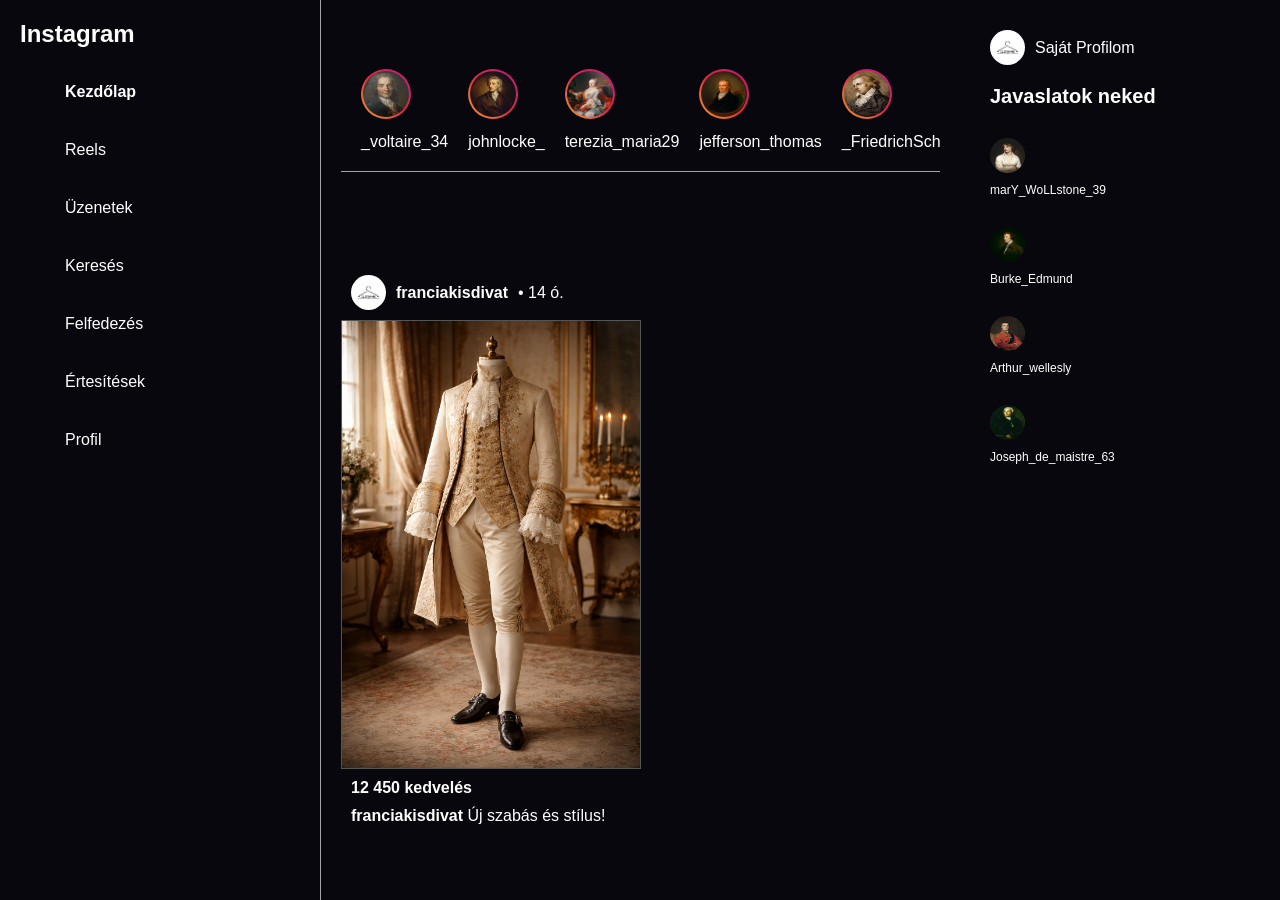
==== index.html @ bf4126f8 "Merge branch 'main' of https://github.com/Aron0211/Csoportmunka_Virag_Aron" ====
<!DOCTYPE html>
<html lang="hu">
<head>
    <meta charset="UTF-8">
    <meta name="description" content="Ez a weboldal egy csoportmunka keretében készült.">
    <meta name="keywords" content="csoportmunka, weboldal, HTML">
    <meta name="author" content="Papp Áron és Kiss Virág">
    <meta name="viewport" content="width=device-width, initial-scale=1.0">
    <title>Felvilágosodás | Csoportmunka</title>
    <link rel="shortcut icon" href="kepek/favicon.png" type="image/x-icon">
    <link rel="stylesheet" href="stilus.css">
    <link rel="stylesheet" href="alap.css">
    <link rel="stylesheet" href="nav.css">
    <link rel="stylesheet" href="reszponzivitas.css">
</head>
<body>
    <main>
        <nav>
            <h1>Instagram</h1>
            <ul>
                <li><a href="index.html"><b>Kezdőlap</b></a></li>
                <li><a href="#">Reels</a></li>
                <li><a href="#">Üzenetek</a></li>
                <li><a href="#">Keresés</a></li>
                <li><a href="#">Felfedezés</a></li>
                <li><a href="#">Értesítések</a></li>
                <li><a href="profil.html">Profil</a></li>
            </ul>
        </nav>

        <article>
            <div class="profilok">
                <div class="profil_golyo">
                    <div class="foryou"><div class="circle"><a href="voltaire.html"><img src="kepek/voltaire.jpg" alt="Voltaire"></a></div><span>_voltaire_34</span></div>
                    <div class="foryou"><div class="circle"><a href="johnlocke.html"><img src="kepek/JohnLocke.png" alt="John Locke"></a></div><span>johnlocke_</span></div>
                    <div class="foryou"><div class="circle"><a href="mariaterezia.html"><img src="kepek/mariaterezia.jpg" alt="Tereziá Mária "></a></div><span>terezia_maria29</span></div>
                    <div class="foryou"><div class="circle"><a href="thomas.html"><img src="kepek/Thomas.jpg" alt="Tereziá Mária "></a></div><span>jefferson_thomas</span></div>
                    <div class="foryou"><div class="circle"><a href="friedrich.html"><img src="kepek/Friedrich.jpg" alt="Tereziá Mária "></a></div><span>_FriedrichSchiller_</span></div>
                    <div class="foryou"><div class="circle"><a href="johann.html"><img src="kepek/Johann.jpg" alt="Tereziá Mária "></a></div><span>Von_goethe</span></div>
                </div>
            </div>

            <section>
                <div class="profilnev">
                    <img src="kepek/profilpic.jpg" alt="főprofilkép">
                    <strong>franciakisdivat</strong> • 14 ó.
                </div>
                <div class="fokontent">
                    <img src="kepek/ferfiruha.png" alt="">
                </div>
                <div class="kedveles">
                    <p><b>12 450 kedvelés</b></p>
                    <p><b>franciakisdivat </b> Új szabás és stílus!</p>
                </div>
            </section>
        </article>

        <aside>
            <div class="aside-profil">
                <img src="kepek/profilpic.jpg" alt="főprofilkép">
                <span>Saját Profilom</span>
            </div>
            <div class="javasolt">
                <h2>Javaslatok neked</h2>
                <img src="kepek/Mary.jpg" alt="">
                <p>marY_WoLLstone_39</p>
                <img src="kepek/Edmund.jpg" alt="">
                <p>Burke_Edmund</p>
                <img src="kepek/Arthur.jpg" alt="">
                <p>Arthur_wellesly</p>
                <img src="kepek/Joseph.jpg" alt="">
                <p>Joseph_de_maistre_63</p>
            </div>
        </aside>
    </main>
</body>
</html>
---- stilus.css ----
main{

    font-family: Arial, sans-serif;
    display: grid;
    grid-template-columns: 1fr 2fr 1fr;
    grid-template-areas: 
        "n a as"
        "n a as"
        "n a as"
        "n a as";
    color: white;
    background-color: rgb(7, 7, 13);
}

.circle .foryou{
    width: 60px;
    height: 60px;
    border-radius: 50%;
    margin-bottom: 5px;
}

.circle img{
    width: 100%;
    padding: 2px;
    background: linear-gradient(45deg, #f09433, #e6683c, #dc2743, #cc2366, #bc1888);
}

.Instagram{
    text-decoration: none;
}

article{
    grid-area: a;
    display: grid;
    justify-content: center;
    padding:20px;
    overflow-y:auto; 
    overflow:hidden; 
    border-left: 1px solid rgb(167, 163, 163);
    height: 100vh;
}

div{
    display: grid;
    align-items: center;
    gap: 10px;
}

.profilok{
    height:200px;
overflow: hidden;
overflow-x: auto;
scrollbar-width: thin;
scrollbar-color: #1b1b1b #000000;
}

.profil_golyo{
    display: grid;
    grid-template-columns: repeat(6, 1fr);
    align-items: center;
    gap: 20px;
    border-bottom: 1px solid rgb(167, 163, 163);
    padding: 20px;
    margin-bottom: 20px;
}

.profilok img{
    width: 50px;
    height: 50px;
    border-radius: 50%;
}

.profilnev{
    display: flex;
    align-items: center;
    gap: 10px;
    padding: 10px;
}

.profilnev img{
    width: 35px;
    height: 35px;
    border-radius: 50%;
}

.fokontent img{
    padding: 0;
    border-radius: px;
    border: 0.5px solid rgb(87, 84, 84);
    max-width: 50%;
}

.kedveles{
    display: grid;
    align-items: center;
    gap: 10px;
    padding: 10px;
}


aside{
    grid-area: as;
    padding: 20px;
    height: 100vh;
}

.javasolt{
    display: grid;
    align-items: center;
    gap: 10px;
    padding: 10px;
}

.javasolt img{
    width: 35px;
    height: 35px;
    border-radius: 50%;
}

.javasolt h2{
    font-size: 20px;
    padding-bottom: 10px;
    margin-bottom: 10px;
}

.javasolt p{
    font-family: 'Outfit', sans-serif;
    font-size: 12px;
    padding-bottom: 10px;
    margin-bottom: 10px;
}

.aside-profil{
    display: flex;
    align-items: center;
    gap: 10px;
    padding: 10px;
}

.aside-profil img{
    width: 35px;
    height: 35px;
    border-radius: 50%;
}
---- alap.css ----
* {
    margin: 0;
    padding: 0;
    box-sizing: border-box;
}

body{
    font-family: Arial, sans-serif;
    color: white;
    background-color: rgb(7, 7, 13);
}
---- nav.css ----
nav{
    grid-area: n;
    padding: 10px;
    margin: 10px;
}

nav li{
    list-style: none;
    display: grid;
    margin: 30px ;
    margin-right: 20px;
}

nav ul{
    margin: 10px;
}

nav a{
    text-decoration: none;
    color: white;
    padding: 5px;
}

nav a:hover{
    color: rgb(179, 177, 177);
    background-color: #575454;
    border-radius: 5px;
    padding:  5px;
}
---- reszponzivitas.css ----
@media screen and (max-width: 950px) {

    main {
        grid-template-columns: 1fr 2fr; 
        grid-template-areas: 
            "n n"
            "a a"
    }
}
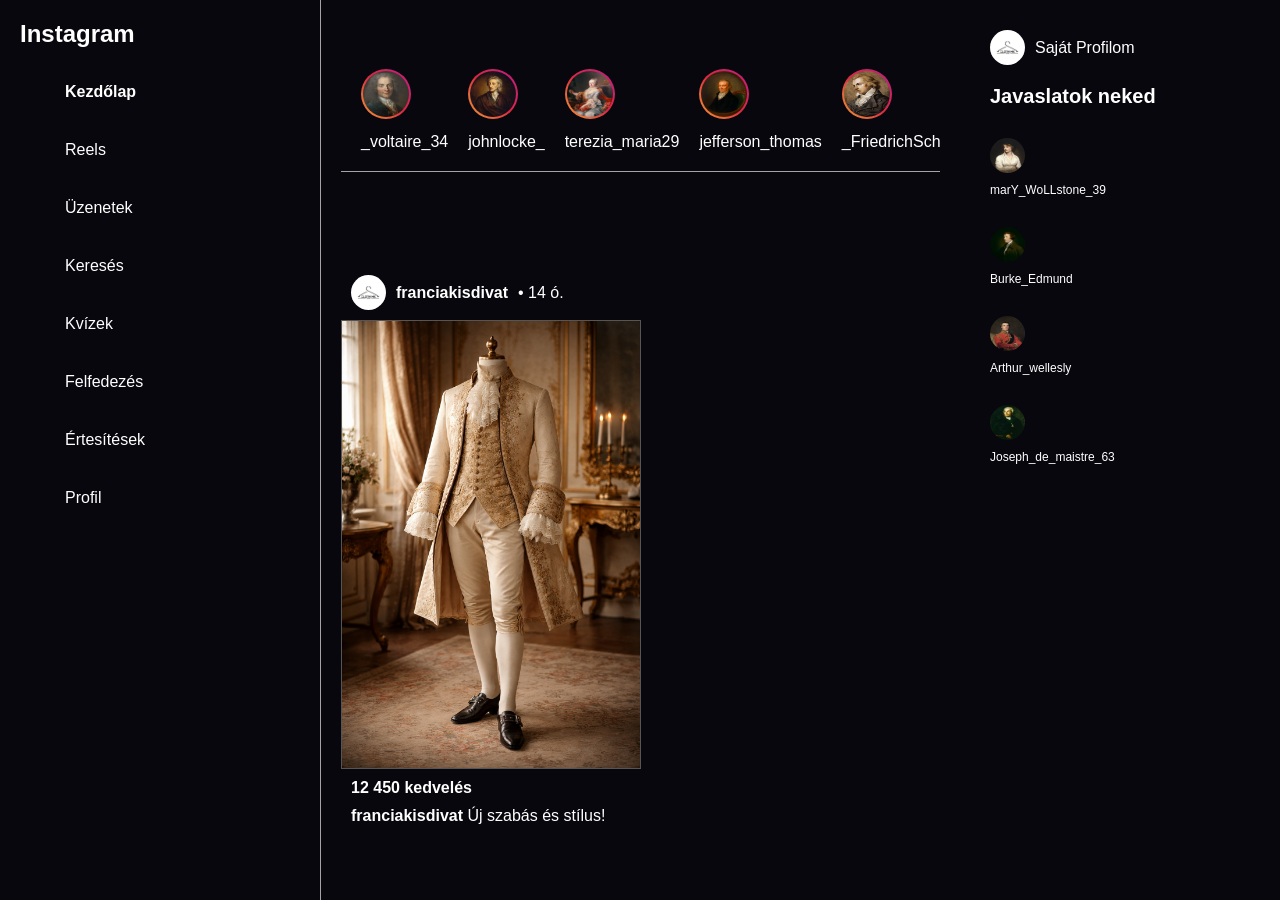
==== commit fbb21e68: "eddigi profilok elkészítése bióval 2" ====
--- a/index.html
+++ b/index.html
@@ -22,6 +22,7 @@
                 <li><a href="#">Reels</a></li>
                 <li><a href="#">Üzenetek</a></li>
                 <li><a href="#">Keresés</a></li>
+                <li><a href="kviz.html">Kvízek</a></li>
                 <li><a href="#">Felfedezés</a></li>
                 <li><a href="#">Értesítések</a></li>
                 <li><a href="profil.html">Profil</a></li>
@@ -33,10 +34,10 @@
                 <div class="profil_golyo">
                     <div class="foryou"><div class="circle"><a href="voltaire.html"><img src="kepek/voltaire.jpg" alt="Voltaire"></a></div><span>_voltaire_34</span></div>
                     <div class="foryou"><div class="circle"><a href="johnlocke.html"><img src="kepek/JohnLocke.png" alt="John Locke"></a></div><span>johnlocke_</span></div>
-                    <div class="foryou"><div class="circle"><a href="mariaterezia.html"><img src="kepek/mariaterezia.jpg" alt="Tereziá Mária "></a></div><span>terezia_maria29</span></div>
-                    <div class="foryou"><div class="circle"><a href="thomas.html"><img src="kepek/Thomas.jpg" alt="Tereziá Mária "></a></div><span>jefferson_thomas</span></div>
-                    <div class="foryou"><div class="circle"><a href="friedrich.html"><img src="kepek/Friedrich.jpg" alt="Tereziá Mária "></a></div><span>_FriedrichSchiller_</span></div>
-                    <div class="foryou"><div class="circle"><a href="johann.html"><img src="kepek/Johann.jpg" alt="Tereziá Mária "></a></div><span>Von_goethe</span></div>
+                    <div class="foryou"><div class="circle"><a href="terezia.html"><img src="kepek/mariaterezia.jpg" alt="Tereziá Mária "></a></div><span>terezia_maria29</span></div>
+                    <div class="foryou"><div class="circle"><a href="jefferzon.html"><img src="kepek/Thomas.jpg" alt="Tereziá Mária "></a></div><span>jefferson_thomas</span></div>
+                    <div class="foryou"><div class="circle"><a href="friderich.html"><img src="kepek/Friedrich.jpg" alt="Tereziá Mária "></a></div><span>_FriedrichSchiller_</span></div>
+                    <div class="foryou"><div class="circle"><a href="goethe.html"><img src="kepek/Johann.jpg" alt="Tereziá Mária "></a></div><span>Von_goethe</span></div>
                 </div>
             </div>
 
--- a/reszponzivitas.css
+++ b/reszponzivitas.css
@@ -1,9 +1,9 @@
 @media screen and (max-width: 950px) {
 
     main {
-        grid-template-columns: 1fr 2fr; 
+        grid-template-columns: 1fr 2fr 1fr; 
         grid-template-areas: 
-            "n n"
-            "a a"
+            "n n n"
+            "a a as"
     }
 }
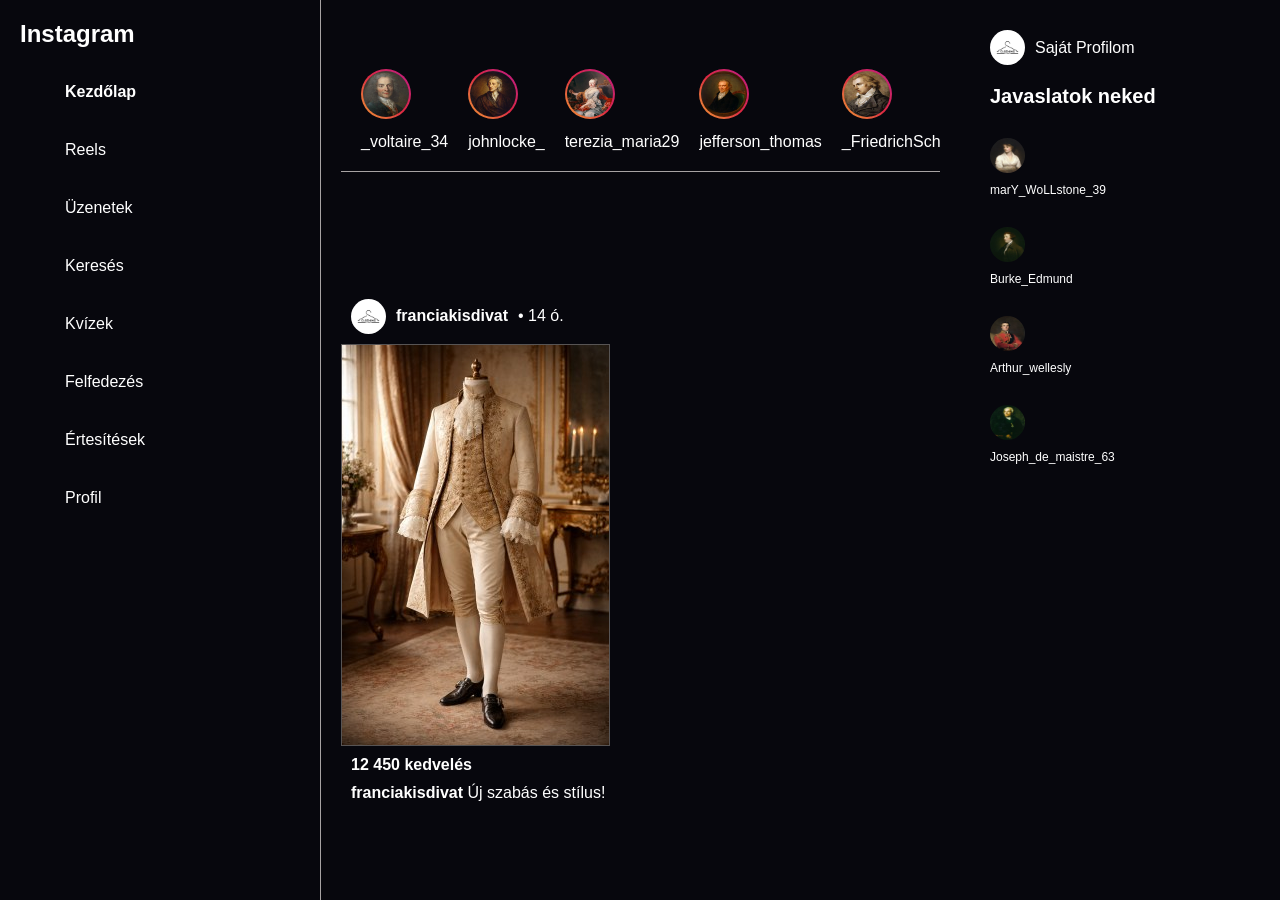
==== commit 36da9d54: "képek kiserélése" ====
--- a/index.html
+++ b/index.html
@@ -20,7 +20,7 @@
             <ul>
                 <li><a href="index.html"><b>Kezdőlap</b></a></li>
                 <li><a href="#">Reels</a></li>
-                <li><a href="#">Üzenetek</a></li>
+                <li><a href="uzenetek.html">Üzenetek</a></li>
                 <li><a href="#">Keresés</a></li>
                 <li><a href="kviz.html">Kvízek</a></li>
                 <li><a href="#">Felfedezés</a></li>
@@ -32,22 +32,22 @@
         <article>
             <div class="profilok">
                 <div class="profil_golyo">
-                    <div class="foryou"><div class="circle"><a href="voltaire.html"><img src="kepek/voltaire.jpg" alt="Voltaire"></a></div><span>_voltaire_34</span></div>
-                    <div class="foryou"><div class="circle"><a href="johnlocke.html"><img src="kepek/JohnLocke.png" alt="John Locke"></a></div><span>johnlocke_</span></div>
-                    <div class="foryou"><div class="circle"><a href="terezia.html"><img src="kepek/mariaterezia.jpg" alt="Tereziá Mária "></a></div><span>terezia_maria29</span></div>
-                    <div class="foryou"><div class="circle"><a href="jefferzon.html"><img src="kepek/Thomas.jpg" alt="Tereziá Mária "></a></div><span>jefferson_thomas</span></div>
-                    <div class="foryou"><div class="circle"><a href="friderich.html"><img src="kepek/Friedrich.jpg" alt="Tereziá Mária "></a></div><span>_FriedrichSchiller_</span></div>
-                    <div class="foryou"><div class="circle"><a href="goethe.html"><img src="kepek/Johann.jpg" alt="Tereziá Mária "></a></div><span>Von_goethe</span></div>
+                    <div class="foryou"><div class="circle"><a href="voltaire.html"><img src="kepek/voltaire_600.jpg" alt="Voltaire"></a></div><span>_voltaire_34</span></div>
+                    <div class="foryou"><div class="circle"><a href="johnlocke.html"><img src="kepek/JohnLocke_600.jpg" alt="John Locke"></a></div><span>johnlocke_</span></div>
+                    <div class="foryou"><div class="circle"><a href="terezia.html"><img src="kepek/mariaterezia_600.jpg" alt="Tereziá Mária "></a></div><span>terezia_maria29</span></div>
+                    <div class="foryou"><div class="circle"><a href="jefferzon.html"><img src="kepek/Thomas_600.jpg" alt="Tereziá Mária "></a></div><span>jefferson_thomas</span></div>
+                    <div class="foryou"><div class="circle"><a href="friderich.html"><img src="kepek/Friedrich_600.jpg" alt="Tereziá Mária "></a></div><span>_FriedrichSchiller_</span></div>
+                    <div class="foryou"><div class="circle"><a href="goethe.html"><img src="kepek/Johann_600.jpg" alt="Tereziá Mária "></a></div><span>Von_goethe</span></div>
                 </div>
             </div>
 
             <section>
                 <div class="profilnev">
-                    <img src="kepek/profilpic.jpg" alt="főprofilkép">
+                    <img src="kepek/profilpic_600.jpg" alt="főprofilkép">
                     <strong>franciakisdivat</strong> • 14 ó.
                 </div>
                 <div class="fokontent">
-                    <img src="kepek/ferfiruha.png" alt="">
+                    <img src="kepek/ferfiruha_600.jpg" alt="">
                 </div>
                 <div class="kedveles">
                     <p><b>12 450 kedvelés</b></p>
@@ -58,18 +58,18 @@
 
         <aside>
             <div class="aside-profil">
-                <img src="kepek/profilpic.jpg" alt="főprofilkép">
+                <img src="kepek/profilpic_600.jpg" alt="főprofilkép">
                 <span>Saját Profilom</span>
             </div>
             <div class="javasolt">
                 <h2>Javaslatok neked</h2>
-                <img src="kepek/Mary.jpg" alt="">
+                <img src="kepek/Mary_600.jpg" alt="">
                 <p>marY_WoLLstone_39</p>
-                <img src="kepek/Edmund.jpg" alt="">
+                <img src="kepek/Edmund_600.jpg" alt="">
                 <p>Burke_Edmund</p>
-                <img src="kepek/Arthur.jpg" alt="">
+                <img src="kepek/Arthur_600.jpg" alt="">
                 <p>Arthur_wellesly</p>
-                <img src="kepek/Joseph.jpg" alt="">
+                <img src="kepek/Joseph_600.jpg" alt="">
                 <p>Joseph_de_maistre_63</p>
             </div>
         </aside>
--- a/nav.css
+++ b/nav.css
@@ -26,4 +26,25 @@
     background-color: #575454;
     border-radius: 5px;
     padding:  5px;
+}
+
+
+@media screen and (max-width: 950px) {
+
+    main {
+        grid-template-columns: 1fr 2fr 1fr; 
+        grid-template-areas: 
+            "n n n"
+            "a a a"
+            "as as as"
+    }
+
+    nav ul{
+        margin: 0;
+        padding: 0;
+    }
+
+    nav li{
+        text-align: center;
+    }
 }
--- a/reszponzivitas.css
+++ b/reszponzivitas.css
@@ -4,6 +4,7 @@
         grid-template-columns: 1fr 2fr 1fr; 
         grid-template-areas: 
             "n n n"
-            "a a as"
+            "a a a"
+            "as as as"
     }
 }
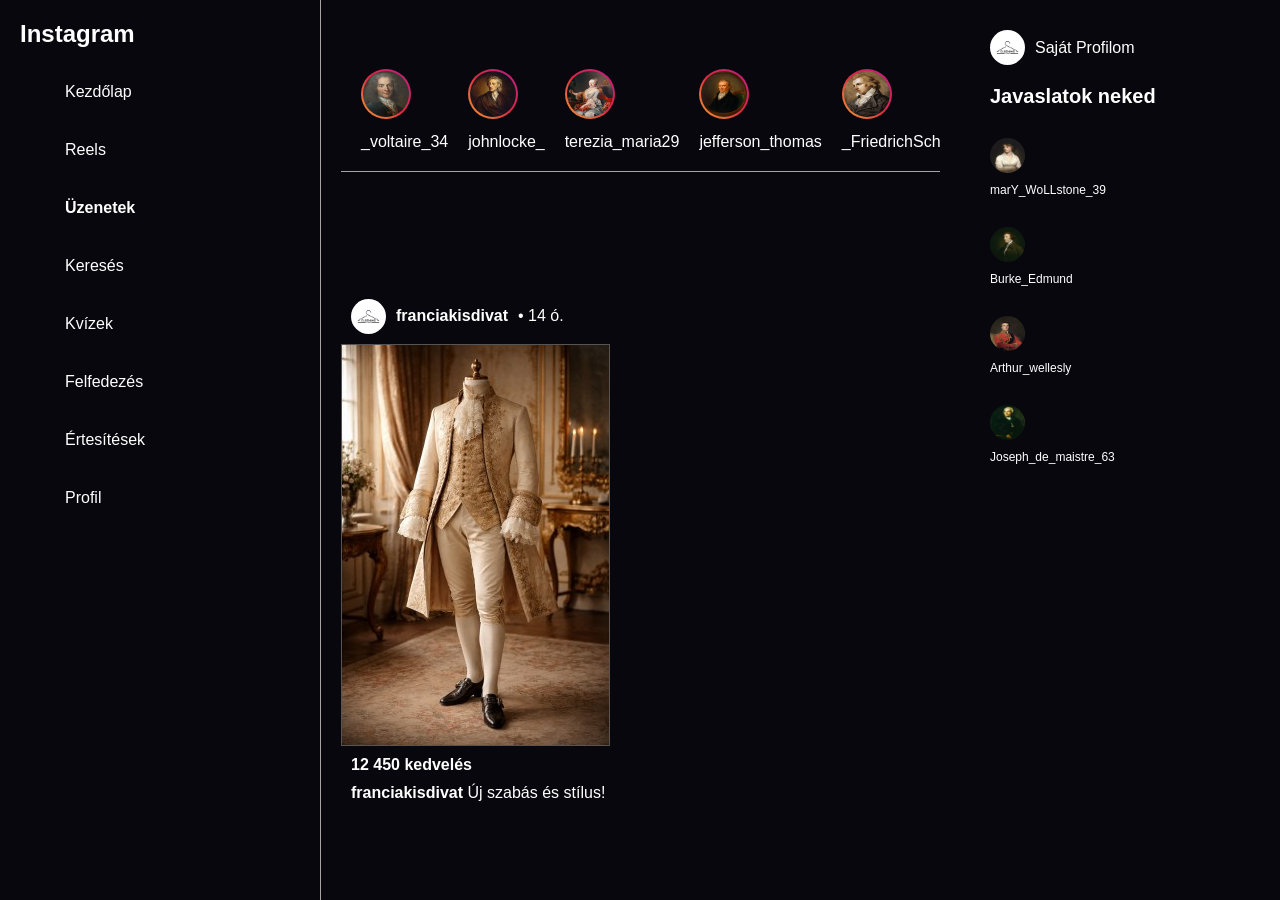
==== commit 95ae4269: "navigaciok javitasa, uzenetvalaszto oldal Co-authored-by: Copilot <copilot@github.com>" ====
--- a/index.html
+++ b/index.html
@@ -15,12 +15,12 @@
 </head>
 <body>
     <main>
-        <nav>
+         <nav>
             <h1>Instagram</h1>
             <ul>
-                <li><a href="index.html"><b>Kezdőlap</b></a></li>
+                <li><a href="index.html">Kezdőlap</a></li>
                 <li><a href="#">Reels</a></li>
-                <li><a href="uzenetek.html">Üzenetek</a></li>
+                <li><a href="uzenetvalaszto.html"><b>Üzenetek</b></a></li>
                 <li><a href="#">Keresés</a></li>
                 <li><a href="kviz.html">Kvízek</a></li>
                 <li><a href="#">Felfedezés</a></li>
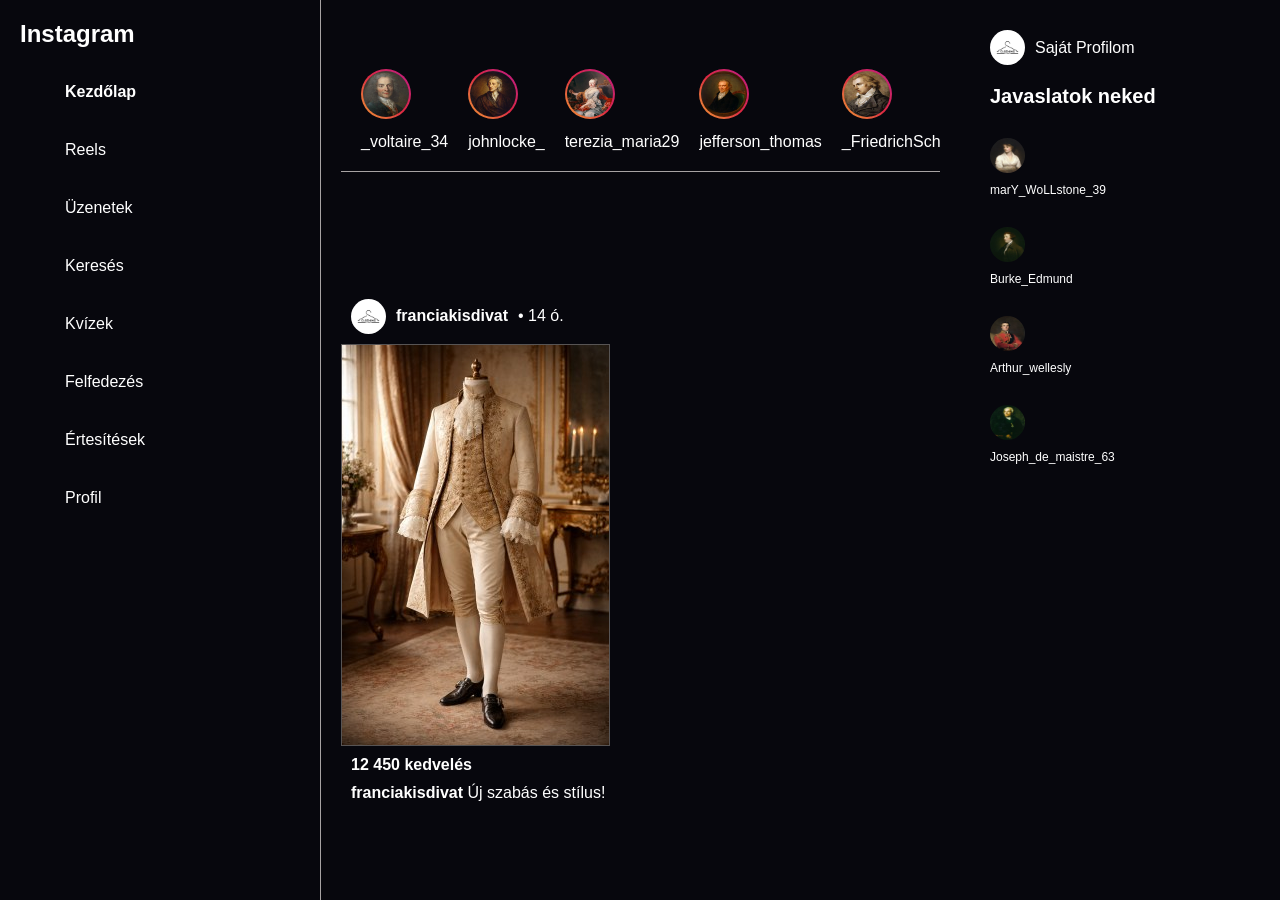
==== commit 7788d8e7: "esztétika" ====
--- a/index.html
+++ b/index.html
@@ -18,9 +18,9 @@
          <nav>
             <h1>Instagram</h1>
             <ul>
-                <li><a href="index.html">Kezdőlap</a></li>
+                <li><a href="index.html"><b>Kezdőlap</b></a></li>
                 <li><a href="#">Reels</a></li>
-                <li><a href="uzenetvalaszto.html"><b>Üzenetek</b></a></li>
+                <li><a href="uzenetek.html">Üzenetek</a></li>
                 <li><a href="#">Keresés</a></li>
                 <li><a href="kviz.html">Kvízek</a></li>
                 <li><a href="#">Felfedezés</a></li>
